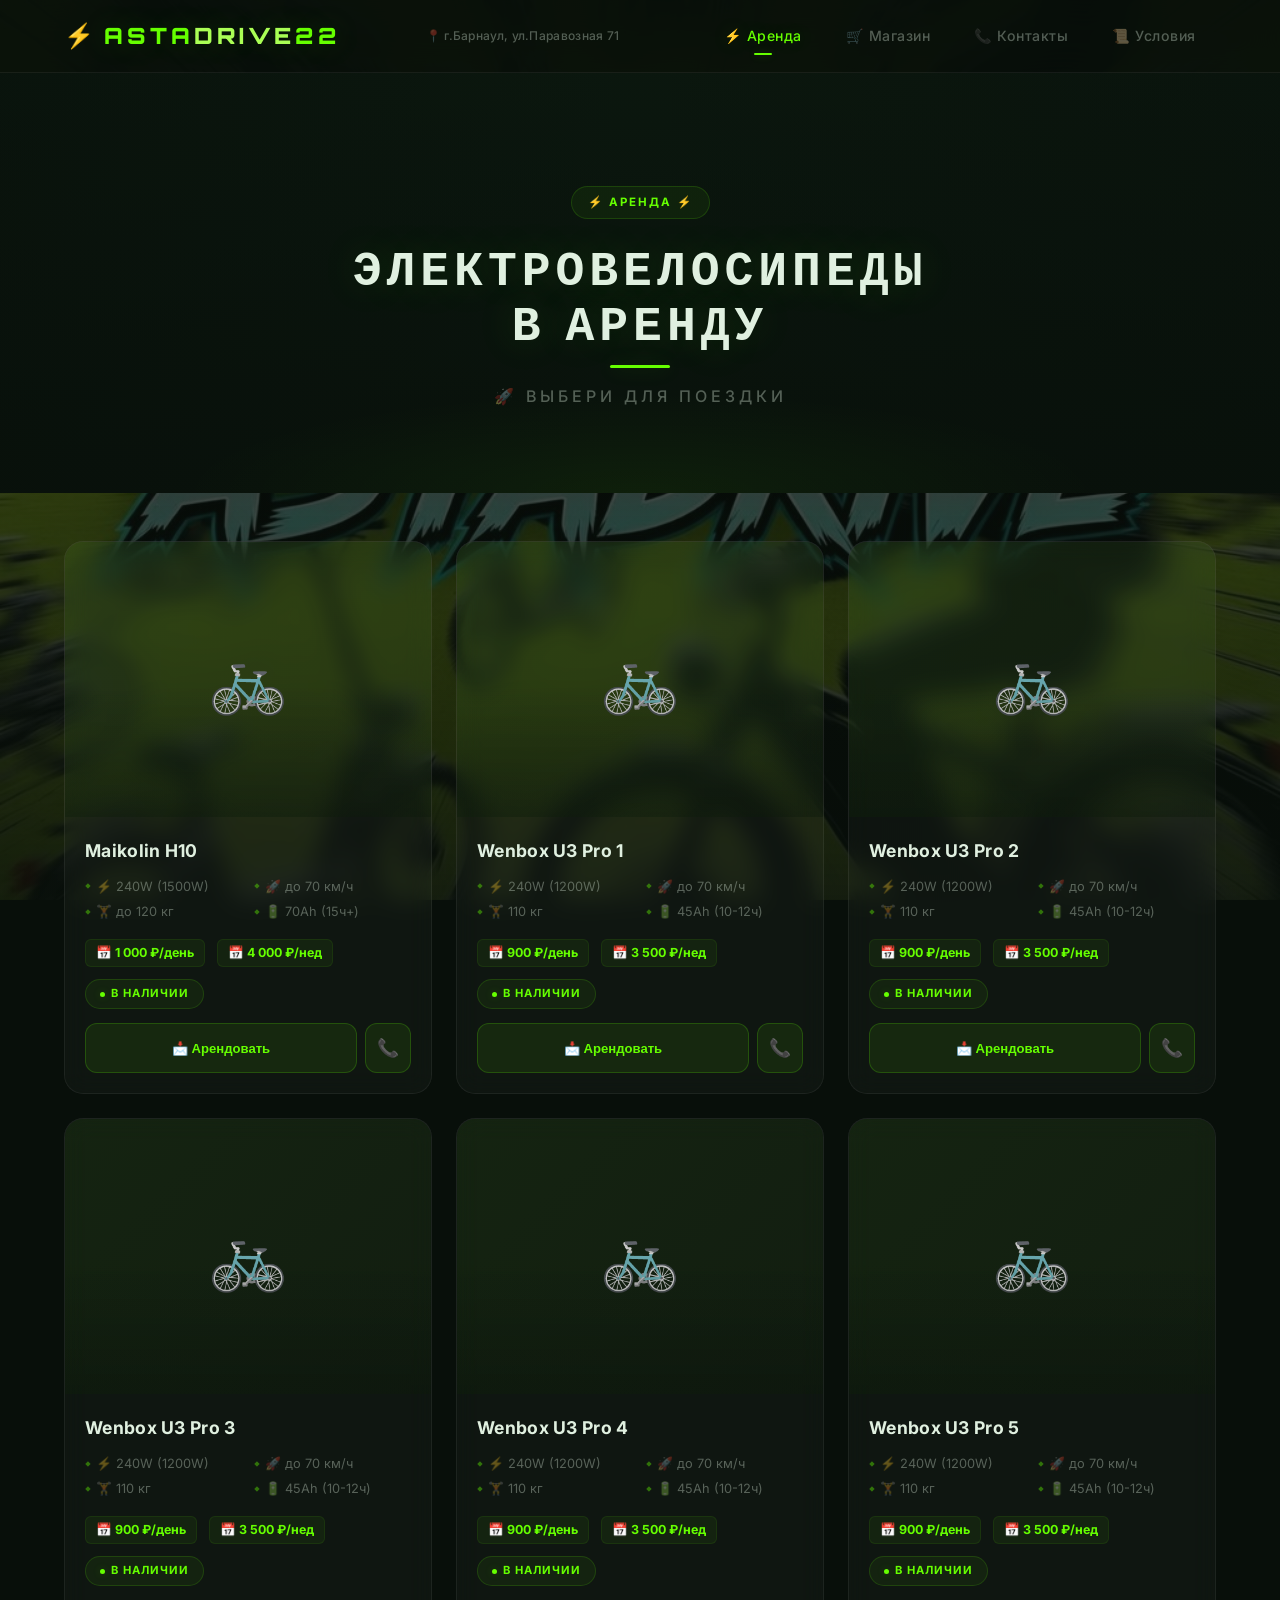
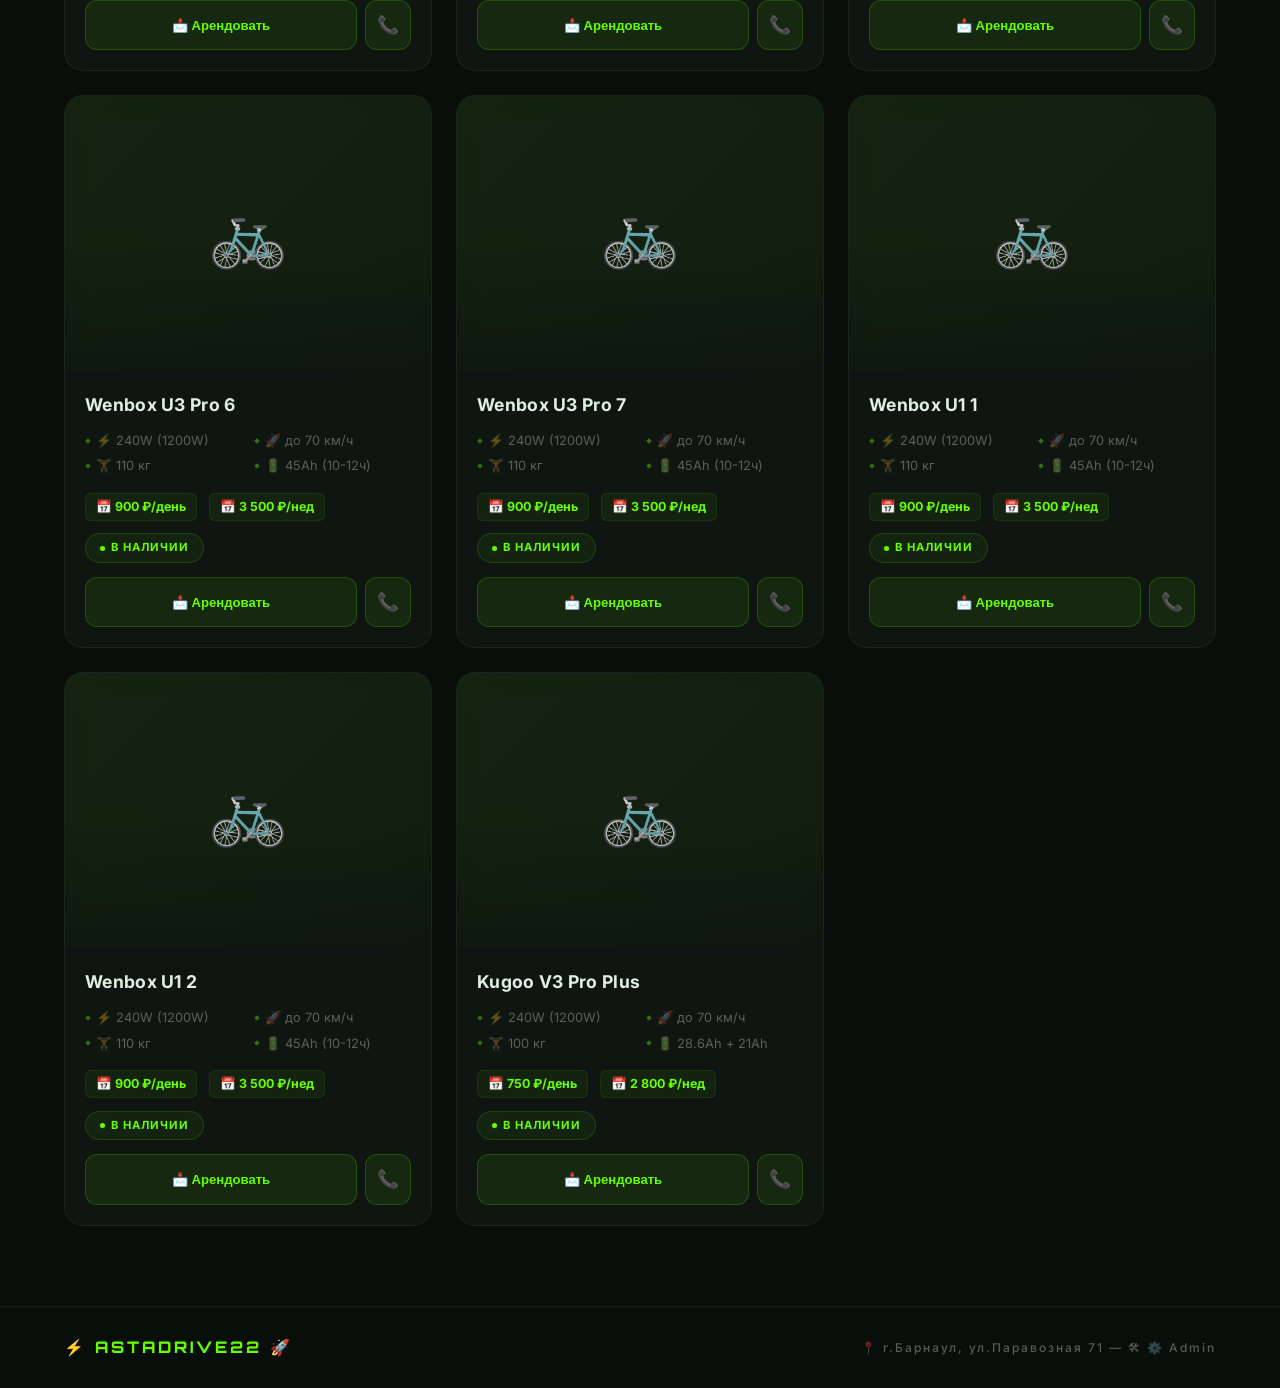
==== index.html @ 6f9ff0b8 "fix: remove Firebase CDN scripts from HTML (blocks page on local/file://)" ====
<!DOCTYPE html>
<html lang="ru">
<head>
  <meta charset="UTF-8">
  <meta name="viewport" content="width=device-width, initial-scale=1.0">
  <title>ASTADRIVE22 — Аренда и продажа электротранспорта</title>
  <link href="https://fonts.googleapis.com/css2?family=Orbitron:wght@400;700;900&family=Inter:wght@400;500;600;700;800;900&display=swap" rel="stylesheet">
  <link rel="stylesheet" href="css/style.css">
  <link rel="icon" type="image/svg+xml" href="data:image/svg+xml,<svg xmlns='http://www.w3.org/2000/svg' viewBox='0 0 100 100'><text y='.9em' font-size='90'>⚡</text></svg>">
</head>
<body>

  <div class="cursor-glow" id="cursorGlow"></div>

  <header class="header" id="header">
    <div class="container header__inner">
      <a href="#" class="logo" onclick="showSection('catalog')">
        <span class="logo__icon">⚡</span>
        <span class="logo__text">ASTA<span class="logo__accent">DRIVE</span>22</span>
      </a>
      <span class="header__address">📍 г.Барнаул, ул.Паравозная 71</span>
      <nav class="nav" id="nav">
        <a href="#" onclick="showSection('catalog')" class="nav__link active">⚡ Аренда</a>
        <a href="#" onclick="showSection('shop')" class="nav__link">🛒 Магазин</a>
        <a href="#" onclick="showSection('contacts')" class="nav__link">📞 Контакты</a>
        <a href="#" onclick="showSection('terms')" class="nav__link">📜 Условия</a>
      </nav>
      <button class="burger" onclick="toggleMenu()" aria-label="Меню">
        <span></span><span></span><span></span>
      </button>
    </div>
  </header>

  <main>
    <section id="catalog" class="section section--active">
      <div class="section__hero">
        <div class="hero__bg" id="heroBg"><div class="hero__overlay"></div></div>
        <div class="container">
          <div class="section__header">
            <p class="section__badge">⚡ АРЕНДА ⚡</p>
            <h1 class="section__title">ЭЛЕКТРОВЕЛОСИПЕДЫ<br>В АРЕНДУ</h1>
            <div class="title-line"></div>
            <p class="section__subtitle">🚀 Выбери для поездки</p>
          </div>
        </div>
      </div>
      <div class="container">
        <div class="bike-grid" id="bikeGrid"></div>
      </div>
    </section>

    <section id="bike-detail" class="section">
      <div class="container">
        <button class="back-btn" onclick="showSection('catalog')">
          <svg width="20" height="20" viewBox="0 0 20 20" fill="none"><path d="M12 4L6 10L12 16" stroke="currentColor" stroke-width="2" stroke-linecap="round" stroke-linejoin="round"/></svg>
          Назад к аренде
        </button>
        <div id="bikeDetailContent"></div>
      </div>
    </section>

    <section id="shop" class="section">
      <div class="section__hero">
        <div class="hero__bg" id="shopHeroBg"><div class="hero__overlay"></div></div>
        <div class="container">
          <div class="section__header">
            <p class="section__badge">🔥 МАГАЗИН 🔥</p>
            <h1 class="section__title">ЭЛЕКТРОВЕЛОСИПЕДЫ<br>В ПРОДАЖЕ</h1>
            <div class="title-line"></div>
            <p class="section__subtitle">🏆 Купи свой велик</p>
          </div>
        </div>
      </div>
      <div class="container">
        <div class="bike-grid" id="shopGrid"></div>
      </div>
    </section>

    <section id="shop-detail" class="section">
      <div class="container">
        <button class="back-btn" onclick="showSection('shop')">
          <svg width="20" height="20" viewBox="0 0 20 20" fill="none"><path d="M12 4L6 10L12 16" stroke="currentColor" stroke-width="2" stroke-linecap="round" stroke-linejoin="round"/></svg>
          Назад в магазин
        </button>
        <div id="shopDetailContent"></div>
      </div>
    </section>

    <section id="contacts" class="section">
      <div class="container">
        <div class="section__header">
          <p class="section__badge">💬 СВЯЗЬ 💬</p>
          <h1 class="section__title">Контакты</h1>
          <div class="title-line"></div>
        </div>
        <div class="contacts__card">
          <div class="contacts__info">
            <h2>🤝 Свяжись с нами</h2>
            <p class="contacts__label">📞 Звонок по всей России</p>
            <p class="contacts__phone">
              <a href="tel:+79132561226">📞 +7 (913) 256-12-26</a>
            </p>
            <p class="contacts__label">📍 Адрес</p>
            <p class="contacts__text" style="font-size:1.1rem;font-weight:600">📍 г.Барнаул, ул.Паравозная 71</p>
            <p class="contacts__text">🕐 Работаем ежедневно с 10:00 до 22:00</p>
            <a href="tel:+79132561226" class="btn btn--primary">
              📞 Позвонить арендодателю
            </a>
          </div>
          <div class="contacts__divider"><span>или</span></div>
          <div class="contacts__form-wrap">
            <h3>📞 Оставьте свой номер</h3>
            <p class="contacts__text">⏱ Мы перезвоним в течение 15 минут</p>
            <form class="contacts__form" id="callbackForm">
              <div class="input-group">
                <input type="tel" placeholder="+7 (___) ___-__-__" class="phone-mask" maxlength="18" required>
              </div>
              <button type="submit" class="btn btn--primary btn--green">Свяжитесь со мной</button>
            </form>
            <p class="form__success" id="formSuccess">Спасибо! Мы свяжемся с вами.</p>
          </div>
        </div>
      </div>
    </section>

    <section id="terms" class="section">
      <div class="container">
        <div class="section__header">
          <p class="section__badge">📜 ПРАВИЛА</p>
          <h1 class="section__title">Условия аренды</h1>
          <div class="title-line"></div>
        </div>
        <div class="terms__grid">
          <div class="terms__block">
            <div class="terms__icon">📋</div>
            <h2>Общие условия</h2>
            <ul>
              <li>Аренда с 16 лет</li>
              <li>При себе — паспорт</li>
              <li>Залог обсуждается индивидуально</li>
            </ul>
          </div>
          <div class="terms__block">
            <div class="terms__icon">💰</div>
            <h2>Оплата</h2>
            <ul>
              <li>Наличные и безнал</li>
              <li>Дневная — от 750 ₽</li>
              <li>Цены меняются — уточняйте</li>
            </ul>
          </div>
          <div class="terms__block">
            <div class="terms__icon">⚙️</div>
            <h2>Обязанности</h2>
            <ul>
              <li>Бережное отношение к технике</li>
              <li>Возврат заряженным и чистым</li>
              <li>Сообщать о поломках</li>
              <li>Соблюдать ПДД</li>
            </ul>
          </div>
          <div class="terms__block">
            <div class="terms__icon">🚚</div>
            <h2>Доставка</h2>
            <ul>
              <li>Самовывоз или доставка по городу</li>
              <li>Условия обговариваются</li>
            </ul>
          </div>
        </div>
      </div>
    </section>
  </main>

  <div class="modal-overlay" id="modalOverlay" onclick="closeModal()">
    <div class="modal" onclick="event.stopPropagation()">
      <button class="modal__close" onclick="closeModal()">✕</button>
      <div class="modal__icon">📩</div>
      <h2 class="modal__title" id="modalTitle">Связаться</h2>
      <p class="modal__subtitle" id="modalSubtitle">Оставьте контакты — мы ответим</p>
      <form id="bookingForm" onsubmit="submitBooking(event)">
        <div class="modal__field">
          <label>Телефон <span class="modal__required">*</span></label>
          <input type="tel" id="modalPhone" placeholder="+7 (___) ___-__-__" class="phone-mask" maxlength="18" required>
        </div>
        <div class="modal__field">
          <label>✈️ Telegram</label>
          <input type="text" id="modalTg" placeholder="@username">
        </div>
        <div class="modal__field">
          <label>📘 VK</label>
          <input type="text" id="modalVk" placeholder="id или ссылка">
        </div>
        <div class="modal__field">
          <label>💬 WhatsApp</label>
          <input type="text" id="modalWa" placeholder="+7 (___) ___-__-__" class="phone-mask" maxlength="18">
        </div>
        <button type="submit" class="btn btn--primary btn--large modal__btn">✉️ Отправить</button>
      </form>
      <div class="modal__success" id="modalSuccess">
        <div class="modal__success-icon">✅</div>
        <p>Заявка отправлена!<br>Мы свяжемся с вами.</p>
      </div>
    </div>
  </div>

  <footer class="footer">
    <div class="container">
      <div class="footer__inner">
        <div class="footer__logo">⚡ ASTADRIVE22 🚀</div>
        <p class="footer__copy">📍 г.Барнаул, ул.Паравозная 71 — 🛠 <a href="admin.html" style="color:var(--text-dim);text-decoration:none;transition:color var(--transition)" onmouseover="this.style.color='var(--green)'" onmouseout="this.style.color=''">⚙️ Admin</a></p>
      </div>
    </div>
  </footer>

<script src="js/data.js"></script>
<script src="js/script.js"></script>
</body>
</html>
---- css/style.css ----
*, *::before, *::after {
  margin: 0; padding: 0; box-sizing: border-box;
}

:root {
  --bg: #080f0a;
  --bg-alt: #0c1a10;
  --bg-card: rgba(255,255,255,0.03);
  --bg-card-hover: rgba(255,255,255,0.06);
  --border: rgba(255,255,255,0.06);
  --border-light: rgba(102,255,0,0.15);
  --text: #e0f0e0;
  --text-dim: rgba(224,240,224,0.35);
  --green: #66ff00;
  --green-dark: #3d9900;
  --green-dim: rgba(102,255,0,0.15);
  --green-glow: rgba(102,255,0,0.2);
  --green-bg: rgba(102,255,0,0.06);
  --radius: 20px;
  --radius-sm: 12px;
  --transition: 0.4s cubic-bezier(0.22, 1, 0.36, 1);
}

html { scroll-behavior: smooth; }

body {
  font-family: 'Inter', -apple-system, sans-serif;
  background: var(--bg);
  color: var(--text);
  line-height: 1.6;
  min-height: 100vh;
  overflow-x: hidden;
}

body::before {
  content: '';
  position: fixed; inset: 0; z-index: 0;
  background-image: url('../img/hero-bg.jpg');
  background-size: cover;
  background-position: center;
  background-attachment: fixed;
  pointer-events: none;
  animation: bgZoom 20s ease infinite alternate;
}

@keyframes bgZoom {
  0% { transform: scale(1); }
  100% { transform: scale(1.08); }
}

body::after {
  content: '';
  position: fixed; inset: 0; z-index: 0;
  background:
    linear-gradient(180deg, rgba(8,15,10,0.88) 0%, rgba(8,15,10,0.75) 50%, rgba(8,15,10,0.92) 100%),
    radial-gradient(ellipse 80% 40% at 50% 0%, rgba(102,255,0,0.04) 0%, transparent 60%);
  pointer-events: none;
}

/* ========== CURSOR GLOW ========== */
.cursor-glow {
  position: fixed;
  width: 400px; height: 400px;
  border-radius: 50%;
  background: radial-gradient(circle, rgba(102,255,0,0.04) 0%, transparent 60%);
  pointer-events: none;
  z-index: 1;
  transform: translate(-50%, -50%);
  will-change: transform;
}

/* ========== CONTAINER ========== */
.container {
  width: 100%; max-width: 1200px;
  margin: 0 auto; padding: 0 24px;
  position: relative; z-index: 2;
}

/* ========== HEADER ========== */
.header {
  position: sticky; top: 0; z-index: 100;
  background: rgba(8,15,10,0.85);
  backdrop-filter: blur(20px);
  -webkit-backdrop-filter: blur(20px);
  border-bottom: 1px solid var(--border);
}

.header__inner {
  display: flex;
  align-items: center;
  justify-content: space-between;
  height: 72px;
}

/* Logo */
.logo {
  display: flex;
  align-items: center;
  gap: 10px;
  text-decoration: none;
  flex-shrink: 0;
  transition: opacity 0.2s;
}

.logo:hover { opacity: 0.8; }

.logo__icon { font-size: 1.5rem; }

.logo__text {
  font-family: 'Orbitron', monospace;
  font-size: 1.4rem;
  font-weight: 900;
  letter-spacing: 4px;
  color: var(--green);
  text-shadow: 0 0 30px var(--green-glow);
}

.logo__accent { color: #aaff55; }

.header__address {
  font-size: 0.75rem;
  color: var(--text-dim);
  white-space: nowrap;
  font-weight: 500;
  letter-spacing: 0.3px;
  margin: 0 12px;
}

/* Navigation */
.nav {
  display: flex;
  align-items: center;
  gap: 4px;
}

.nav__link {
  text-decoration: none;
  color: var(--text-dim);
  padding: 10px 20px;
  border-radius: 10px;
  font-weight: 500;
  font-size: 0.88rem;
  letter-spacing: 0.5px;
  transition: all var(--transition);
  position: relative;
}

.nav__link:hover { color: var(--text); background: var(--bg-card); }

.nav__link.active {
  color: var(--green);
  text-shadow: 0 0 20px rgba(102,255,0,0.2);
}

.nav__link.active::after {
  content: '';
  position: absolute;
  bottom: 2px; left: 50%;
  transform: translateX(-50%);
  width: 18px; height: 2px;
  background: var(--green);
  border-radius: 2px;
  box-shadow: 0 0 10px var(--green-glow);
}

/* Burger */
.burger {
  display: none;
  flex-direction: column;
  gap: 5px;
  background: none;
  border: none;
  cursor: pointer;
  padding: 4px;
  z-index: 10;
}

.burger span {
  display: block;
  width: 24px; height: 2px;
  background: var(--text);
  border-radius: 2px;
  transition: var(--transition);
}

.burger.active span:nth-child(1) { transform: rotate(45deg) translate(5px, 5px); }
.burger.active span:nth-child(2) { opacity: 0; }
.burger.active span:nth-child(3) { transform: rotate(-45deg) translate(5px, -5px); }

/* ========== MAIN ========== */
main { flex: 1; position: relative; z-index: 2; }

.section {
  display: none;
  padding: 0 0 80px;
  animation: fadeUp 0.5s ease;
}

.section--active { display: block; }

.bike-card__actions {
  display: flex;
  gap: 8px;
  margin-top: 14px;
}

.bike-card__btn {
  flex: 1;
  padding: 10px 14px;
  border-radius: var(--radius-sm);
  font-weight: 700;
  font-size: 0.82rem;
  text-decoration: none;
  cursor: pointer;
  transition: all var(--transition);
  background: rgba(102,255,0,0.08);
  border: 1px solid rgba(102,255,0,0.2);
  color: var(--green);
  text-align: center;
}

.bike-card__btn:hover {
  background: var(--green);
  color: #080f0a;
  box-shadow: 0 0 25px var(--green-glow);
  transform: translateY(-2px);
}

.bike-card__btn--call {
  flex: 0 0 46px;
  font-size: 1.1rem;
  padding: 10px 0;
}

@keyframes fadeUp {
  from { opacity: 0; transform: translateY(24px); }
  to { opacity: 1; transform: translateY(0); }
}

/* ========== HERO ========== */
.section__hero {
  position: relative;
  padding: 100px 0 70px;
  margin-bottom: 48px;
  overflow: hidden;
  min-height: 420px;
  display: flex;
  align-items: center;
}

.hero__bg {
  position: absolute; inset: 0;
  background: var(--bg-alt);
  z-index: 0;
}

.hero__bg::after {
  content: '';
  position: absolute; inset: 0;
  background:
    linear-gradient(180deg, rgba(8,15,10,0.3) 0%, rgba(8,15,10,0.8) 100%),
    linear-gradient(90deg, rgba(8,15,10,0.4) 0%, transparent 50%, rgba(8,15,10,0.4) 100%);
}

.hero__overlay {
  position: absolute; inset: 0;
  background: radial-gradient(ellipse 60% 40% at 50% 100%, rgba(102,255,0,0.06) 0%, transparent 60%);
  z-index: 1;
}

.hero__parallax {
  position: absolute; inset: 0;
  z-index: 0;
  background-size: cover;
  background-position: center;
  will-change: transform;
}

.section__header {
  text-align: center;
  position: relative;
  z-index: 2;
}

.section__badge {
  display: inline-flex;
  align-items: center;
  gap: 6px;
  padding: 6px 16px;
  border-radius: 20px;
  font-size: 0.72rem;
  font-weight: 700;
  letter-spacing: 2px;
  text-transform: uppercase;
  color: var(--green);
  background: var(--green-bg);
  border: 1px solid var(--border-light);
  margin-bottom: 20px;
}

.section__title {
  font-family: 'Orbitron', monospace;
  font-size: 3rem;
  font-weight: 900;
  letter-spacing: 5px;
  line-height: 1.15;
  color: var(--text);
  text-shadow: 0 0 40px rgba(102,255,0,0.15);
  margin-bottom: 16px;
}

.title-line {
  width: 60px; height: 3px;
  margin: 0 auto;
  background: var(--green);
  border-radius: 3px;
  box-shadow: 0 0 20px var(--green-glow);
}

.section__subtitle {
  color: var(--text-dim);
  font-size: 1rem;
  letter-spacing: 4px;
  text-transform: uppercase;
  margin-top: 16px;
  font-weight: 500;
}

/* ========== BIKE GRID ========== */
.bike-grid {
  display: grid;
  grid-template-columns: repeat(auto-fill, minmax(280px, 1fr));
  gap: 24px;
}

.bike-card {
  position: relative;
  border-radius: var(--radius);
  cursor: pointer;
  transition: all 0.5s cubic-bezier(0.22, 1, 0.36, 1);
}

.bike-card::before {
  content: '';
  position: absolute;
  inset: -1px;
  border-radius: var(--radius);
  background: linear-gradient(135deg, var(--green), transparent 50%, var(--green));
  opacity: 0;
  transition: opacity 0.5s ease;
  z-index: 0;
}

.bike-card:hover::before { opacity: 0.25; }

.bike-card:hover { transform: translateY(-6px); }

.bike-card__inner {
  position: relative;
  z-index: 1;
  background: var(--bg-card);
  backdrop-filter: blur(12px);
  border-radius: calc(var(--radius) - 1px);
  overflow: hidden;
  border: 1px solid var(--border);
  transition: border-color 0.4s ease;
}

.bike-card:hover .bike-card__inner {
  border-color: rgba(102,255,0,0.12);
}

.bike-card__img {
  width: 100%;
  aspect-ratio: 4/3;
  object-fit: cover;
  display: block;
  transition: transform 0.6s ease;
}

.bike-card__img-placeholder {
  width: 100%;
  aspect-ratio: 4/3;
  background: linear-gradient(135deg, rgba(102,255,0,0.06), rgba(61,153,0,0.06));
  display: flex;
  align-items: center;
  justify-content: center;
  font-size: 4rem;
  transition: transform 0.6s ease;
  position: relative;
  overflow: hidden;
}

.bike-card:hover .bike-card__img-placeholder { transform: scale(1.03); }

.bike-card__img-placeholder::after {
  content: '';
  position: absolute; inset: 0;
  background: linear-gradient(180deg, transparent 50%, rgba(8,15,10,0.4) 100%);
}

.bike-card__body { padding: 20px; }

.bike-card__name {
  font-size: 1.1rem;
  font-weight: 700;
  margin-bottom: 12px;
  letter-spacing: 0.3px;
}

.bike-card__specs {
  display: grid;
  grid-template-columns: 1fr 1fr;
  gap: 5px 12px;
  font-size: 0.8rem;
  color: var(--text-dim);
  margin-bottom: 16px;
}

.bike-card__specs span { display: flex; align-items: center; gap: 5px; }

.bike-card__specs span::before {
  content: '◆';
  font-size: 0.35rem;
  color: var(--green);
  opacity: 0.4;
}

.bike-card__pricing {
  display: flex;
  gap: 12px;
  margin-bottom: 12px;
  font-size: 0.78rem;
  font-weight: 700;
  color: var(--green);
}

.bike-card__pricing span {
  background: rgba(102,255,0,0.06);
  padding: 3px 10px;
  border-radius: 6px;
  border: 1px solid rgba(102,255,0,0.08);
}

.bike-card__status {
  display: inline-flex;
  align-items: center;
  gap: 6px;
  padding: 5px 14px;
  border-radius: 20px;
  font-size: 0.7rem;
  font-weight: 700;
  letter-spacing: 1px;
  text-transform: uppercase;
  background: var(--green-bg);
  color: var(--green);
  border: 1px solid var(--border-light);
}

.bike-card__status::before {
  content: '';
  width: 5px; height: 5px;
  border-radius: 50%;
  background: var(--green);
  box-shadow: 0 0 8px var(--green-glow);
  animation: pulse 2s ease infinite;
}

@keyframes pulse {
  0%, 100% { opacity: 1; transform: scale(1); }
  50% { opacity: 0.4; transform: scale(0.8); }
}

.bike-card__status--out {
  background: rgba(255,60,60,0.08);
  color: #ff4444;
  border-color: rgba(255,60,60,0.15);
}

.bike-card__status--out::before {
  background: #ff4444;
  box-shadow: 0 0 8px rgba(255,60,60,0.2);
  animation: none;
}

/* ========== BACK BUTTON ========== */
.back-btn {
  display: inline-flex;
  align-items: center;
  gap: 8px;
  background: var(--bg-card);
  border: 1px solid var(--border);
  color: var(--text-dim);
  font-size: 0.9rem;
  font-weight: 600;
  cursor: pointer;
  padding: 10px 20px;
  border-radius: var(--radius-sm);
  transition: all var(--transition);
  margin-bottom: 28px;
}

.back-btn:hover {
  color: var(--green);
  border-color: var(--green);
  box-shadow: 0 0 20px var(--green-glow);
  transform: translateX(-4px);
}

/* ========== BIKE DETAIL ========== */
.bike-detail {
  display: grid;
  grid-template-columns: 1fr 1fr;
  gap: 40px;
  background: var(--bg-card);
  border: 1px solid var(--border);
  border-radius: var(--radius);
  padding: 40px;
  backdrop-filter: blur(12px);
  position: relative;
}

.bike-detail::before {
  content: '';
  position: absolute;
  inset: -1px;
  border-radius: var(--radius);
  background: linear-gradient(135deg, var(--green), transparent, var(--green));
  opacity: 0.1;
  z-index: -1;
}

.bike-detail__img {
  width: 100%;
  aspect-ratio: 4/3;
  object-fit: cover;
  display: block;
  border-radius: var(--radius-sm);
}

.bike-detail__img-placeholder {
  width: 100%;
  aspect-ratio: 4/3;
  background: linear-gradient(135deg, rgba(102,255,0,0.08), rgba(61,153,0,0.08));
  border-radius: var(--radius-sm);
  display: flex;
  align-items: center;
  justify-content: center;
  font-size: 5rem;
  position: relative;
  overflow: hidden;
}

.bike-detail__img-placeholder::after {
  content: '';
  position: absolute; inset: 0;
  background: linear-gradient(135deg, transparent 30%, rgba(102,255,0,0.04) 100%);
}

.bike-detail__name {
  font-family: 'Orbitron', monospace;
  font-size: 1.5rem;
  font-weight: 900;
  margin-bottom: 24px;
  letter-spacing: 1px;
  color: var(--green);
  text-shadow: 0 0 30px rgba(102,255,0,0.15);
}

.bike-detail__specs {
  display: grid;
  gap: 10px;
  margin-bottom: 28px;
}

.bike-detail__spec {
  display: flex;
  justify-content: space-between;
  align-items: center;
  padding: 12px 18px;
  background: rgba(255,255,255,0.02);
  border: 1px solid var(--border);
  border-radius: var(--radius-sm);
  transition: all var(--transition);
}

.bike-detail__spec:hover {
  border-color: rgba(102,255,0,0.12);
  background: rgba(102,255,0,0.03);
}

.bike-detail__spec-label {
  color: var(--text-dim);
  font-weight: 500;
  font-size: 0.88rem;
}

.bike-detail__spec-value {
  font-weight: 700;
  color: var(--green);
}

.bike-detail__pricing {
  margin-bottom: 20px;
  padding: 16px;
  background: rgba(102,255,0,0.03);
  border: 1px solid rgba(102,255,0,0.08);
  border-radius: var(--radius-sm);
}

.bike-detail__pricing-title {
  font-size: 0.8rem;
  font-weight: 700;
  color: var(--text-dim);
  text-transform: uppercase;
  letter-spacing: 1.5px;
  margin-bottom: 10px;
}

.bike-detail__pricing-grid {
  display: grid;
  grid-template-columns: 1fr 1fr 1fr;
  gap: 8px;
}

.bike-detail__pricing-grid.single {
  grid-template-columns: 1fr;
  max-width: 200px;
}

.bike-detail__price-item {
  text-align: center;
  padding: 10px;
  background: rgba(255,255,255,0.02);
  border-radius: 8px;
  border: 1px solid rgba(255,255,255,0.04);
}

.bike-detail__price-label {
  display: block;
  font-size: 0.72rem;
  color: var(--text-dim);
  text-transform: uppercase;
  letter-spacing: 1px;
  margin-bottom: 4px;
}

.bike-detail__price-value {
  font-family: 'Orbitron', monospace;
  font-size: 1rem;
  font-weight: 700;
  color: var(--green);
}

.bike-detail__desc {
  margin-bottom: 20px;
  padding: 16px;
  background: rgba(255,255,255,0.02);
  border: 1px solid var(--border);
  border-radius: var(--radius-sm);
}

.bike-detail__desc-label {
  font-size: 0.8rem;
  font-weight: 700;
  color: var(--text-dim);
  text-transform: uppercase;
  letter-spacing: 1.5px;
  margin-bottom: 8px;
  display: block;
}

.bike-detail__desc p {
  color: var(--text-dim);
  font-size: 0.9rem;
  line-height: 1.6;
}

.shop-empty {
  grid-column: 1 / -1;
  text-align: center;
  padding: 60px 20px;
  color: var(--text-dim);
  font-size: 1.1rem;
  background: var(--bg-card);
  border-radius: var(--radius);
  border: 1px solid var(--border);
}

.bike-detail__status {
  display: inline-flex;
  align-items: center;
  gap: 8px;
  padding: 8px 20px;
  border-radius: 20px;
  font-size: 0.8rem;
  font-weight: 700;
  letter-spacing: 1px;
  background: var(--green-bg);
  color: var(--green);
  border: 1px solid var(--border-light);
  margin-bottom: 28px;
}

.bike-detail__status::before {
  content: '';
  width: 6px; height: 6px;
  border-radius: 50%;
  background: var(--green);
  box-shadow: 0 0 10px var(--green-glow);
  animation: pulse 2s ease infinite;
}

.bike-detail__status--out {
  background: rgba(255,60,60,0.08);
  color: #ff4444;
  border-color: rgba(255,60,60,0.15);
}

.bike-detail__status--out::before {
  background: #ff4444;
  box-shadow: 0 0 10px rgba(255,60,60,0.2);
  animation: none;
}

.bike-detail__actions { display: flex; flex-direction: column; gap: 12px; }

/* ========== BUTTONS ========== */
.btn {
  display: inline-flex;
  align-items: center;
  justify-content: center;
  gap: 8px;
  padding: 14px 28px;
  border-radius: var(--radius-sm);
  font-weight: 600;
  font-size: 0.95rem;
  text-decoration: none;
  border: none;
  cursor: pointer;
  transition: all var(--transition);
  text-align: center;
  letter-spacing: 0.3px;
}

.btn:active { transform: scale(0.97); }

.btn--primary {
  background: rgba(102,255,0,0.08);
  border: 1px solid rgba(102,255,0,0.2);
  color: var(--green);
}

.btn--primary:hover {
  background: var(--green);
  color: #080f0a;
  box-shadow: 0 0 30px var(--green-glow);
  transform: translateY(-2px);
}

.btn--green {
  background: rgba(102,255,0,0.08);
  border-color: rgba(102,255,0,0.2);
  color: var(--green);
}

.btn--green:hover {
  background: var(--green);
  color: #080f0a;
  box-shadow: 0 0 30px var(--green-glow);
  transform: translateY(-2px);
}

.btn--large {
  padding: 16px 32px;
  font-size: 1rem;
  width: 100%;
}

/* ========== SHOWCASE (scooters) ========== */
/* ========== CONTACTS ========== */
.contacts__card {
  max-width: 640px;
  margin: 0 auto;
  background: var(--bg-card);
  border: 1px solid var(--border);
  border-radius: var(--radius);
  padding: 44px;
  backdrop-filter: blur(12px);
}

.contacts__info h2 {
  font-size: 1.4rem;
  font-weight: 800;
  margin-bottom: 6px;
}

.contacts__label {
  color: var(--text-dim);
  font-size: 0.8rem;
  text-transform: uppercase;
  letter-spacing: 2px;
  margin-bottom: 12px;
}

.contacts__phone {
  font-size: 1.8rem;
  font-weight: 900;
  margin-bottom: 8px;
}

.contacts__phone a {
  color: var(--text);
  text-decoration: none;
  transition: color var(--transition);
}

.contacts__phone a:hover { color: var(--green); text-shadow: 0 0 20px var(--green-glow); }

.contacts__text {
  color: var(--text-dim);
  margin-bottom: 20px;
  font-size: 0.9rem;
}

.contacts__divider {
  display: flex;
  align-items: center;
  gap: 16px;
  margin: 32px 0;
}

.contacts__divider span {
  color: var(--text-dim);
  font-size: 0.8rem;
  letter-spacing: 2px;
  text-transform: uppercase;
  padding: 0 16px;
}

.contacts__divider::before,
.contacts__divider::after {
  content: '';
  flex: 1;
  height: 1px;
  background: linear-gradient(90deg, transparent, var(--border), transparent);
}

.contacts__form-wrap h3 {
  font-size: 1.1rem;
  font-weight: 700;
  margin-bottom: 6px;
}

.input-group { margin-bottom: 16px; }

.input-group input {
  width: 100%;
  padding: 14px 18px;
  background: rgba(255,255,255,0.02);
  border: 1px solid var(--border);
  border-radius: var(--radius-sm);
  font-size: 1rem;
  font-family: 'Inter', sans-serif;
  color: var(--text);
  outline: none;
  transition: all var(--transition);
}

.input-group input:focus {
  border-color: var(--green);
  box-shadow: 0 0 20px var(--green-glow);
}

.input-group input::placeholder { color: var(--text-dim); opacity: 0.4; }

.form__success {
  display: none;
  color: var(--green);
  font-weight: 500;
  margin-top: 16px;
  padding: 14px 18px;
  background: var(--green-bg);
  border: 1px solid var(--border-light);
  border-radius: var(--radius-sm);
  text-align: center;
  font-size: 0.9rem;
  animation: fadeUp 0.3s ease;
}

.form__success.show { display: block; }

/* ========== MODAL ========== */
.modal-overlay {
  display: none;
  position: fixed;
  inset: 0;
  background: rgba(0,0,0,0.7);
  backdrop-filter: blur(6px);
  z-index: 1000;
  align-items: center;
  justify-content: center;
  padding: 20px;
}
.modal-overlay.show { display: flex; }

.modal {
  background: var(--bg-card);
  border: 1px solid var(--border);
  border-radius: var(--radius);
  padding: 40px;
  width: 100%;
  max-width: 440px;
  position: relative;
  animation: fadeUp 0.25s ease;
}

.modal__close {
  position: absolute;
  top: 16px; right: 16px;
  width: 36px; height: 36px;
  border-radius: 50%;
  border: 1px solid var(--border);
  background: transparent;
  color: var(--text-dim);
  font-size: 1.1rem;
  cursor: pointer;
  display: flex;
  align-items: center;
  justify-content: center;
  transition: all var(--transition);
}
.modal__close:hover {
  border-color: var(--green);
  color: var(--green);
  box-shadow: 0 0 15px var(--green-glow);
}

.modal__icon { font-size: 2.2rem; margin-bottom: 12px; }

.modal__title {
  font-family: 'Orbitron', monospace;
  font-size: 1.1rem;
  font-weight: 800;
  margin-bottom: 4px;
  letter-spacing: 1px;
}

.modal__subtitle {
  color: var(--text-dim);
  font-size: 0.85rem;
  margin-bottom: 24px;
}

.modal__field { margin-bottom: 16px; }
.modal__field label {
  display: block;
  font-size: 0.78rem;
  font-weight: 600;
  color: var(--text-dim);
  text-transform: uppercase;
  letter-spacing: 1.5px;
  margin-bottom: 6px;
}
.modal__required { color: #ff4444; }
.modal__field input {
  width: 100%;
  padding: 12px 16px;
  background: rgba(255,255,255,0.02);
  border: 1px solid var(--border);
  border-radius: var(--radius-sm);
  font-size: 0.95rem;
  font-family: 'Inter', sans-serif;
  color: var(--text);
  outline: none;
  transition: all var(--transition);
}
.modal__field input:focus {
  border-color: var(--green);
  box-shadow: 0 0 20px var(--green-glow);
}

.modal__btn { margin-top: 8px; }

.modal__success {
  display: none;
  text-align: center;
  padding: 20px 0;
}
.modal__success.show { display: block; }
.modal__success-icon { font-size: 3rem; margin-bottom: 12px; }
.modal__success p {
  color: var(--green);
  font-weight: 500;
  font-size: 1rem;
}

/* ========== TERMS ========== */
.terms__grid {
  max-width: 820px;
  margin: 0 auto;
  display: grid;
  grid-template-columns: 1fr 1fr;
  gap: 20px;
}

.terms__block {
  background: var(--bg-card);
  border: 1px solid var(--border);
  border-radius: var(--radius);
  padding: 28px;
  backdrop-filter: blur(12px);
  transition: all var(--transition);
}

.terms__block:hover {
  border-color: rgba(102,255,0,0.12);
  transform: translateY(-4px);
  box-shadow: 0 12px 40px rgba(0,0,0,0.2);
}

.terms__icon {
  font-size: 1.6rem;
  margin-bottom: 14px;
  opacity: 0.7;
}

.terms__block h2 {
  font-size: 1.05rem;
  font-weight: 700;
  color: var(--green);
  margin-bottom: 14px;
}

.terms__block ul { list-style: none; padding: 0; }

.terms__block li {
  padding: 5px 0;
  padding-left: 18px;
  position: relative;
  color: var(--text-dim);
  font-size: 0.88rem;
  transition: color var(--transition);
}

.terms__block li:hover { color: var(--text); }

.terms__block li::before {
  content: '›';
  position: absolute; left: 0;
  color: var(--green);
  font-weight: bold;
  font-size: 1.1rem;
}

/* ========== FOOTER ========== */
.footer {
  position: relative; z-index: 2;
  padding: 28px 0;
  border-top: 1px solid var(--border);
}

.footer__inner {
  display: flex;
  align-items: center;
  justify-content: space-between;
}

.footer__logo {
  font-family: 'Orbitron', monospace;
  font-weight: 800;
  font-size: 1rem;
  letter-spacing: 3px;
  color: var(--green);
}

.footer__copy {
  color: var(--text-dim);
  font-size: 0.75rem;
  letter-spacing: 2px;
  font-weight: 500;
}

/* ========== RESPONSIVE ========== */
@media (max-width: 900px) {
  .section__title { font-size: 2.2rem; letter-spacing: 3px; }
  .section__hero { padding: 70px 0 50px; min-height: 340px; }
}

@media (max-width: 768px) {
  .header__address { display: none; }

  .burger { display: flex; }

  .nav {
    display: none;
    position: absolute;
    top: 72px; left: 0; right: 0;
    background: rgba(8,15,10,0.96);
    backdrop-filter: blur(24px);
    flex-direction: column;
    padding: 16px;
    border-bottom: 1px solid var(--border);
    z-index: 99;
  }

  .nav.open { display: flex; }

  .nav__link { padding: 14px 16px; font-size: 0.95rem; }
  .nav__link.active::after { display: none; }

  .section__title { font-size: 1.6rem; letter-spacing: 2px; }
  .section__hero { padding: 50px 0 35px; margin-bottom: 32px; min-height: 280px; }
  .section { padding: 0 0 60px; }

  .bike-grid { grid-template-columns: 1fr; }

  .bike-detail {
    grid-template-columns: 1fr;
    padding: 24px;
    gap: 24px;
  }

  .bike-detail__name { font-size: 1.2rem; }

  .contacts__card { padding: 28px; }
  .contacts__phone { font-size: 1.4rem; }

  .terms__grid { grid-template-columns: 1fr; }

  .footer__inner { flex-direction: column; gap: 8px; }
  .btn--large { font-size: 0.9rem; padding: 14px 24px; }
}

@media (max-width: 480px) {
  .container { padding: 0 16px; }
  .logo__text { font-size: 1.1rem; letter-spacing: 2px; }
  .section__title { font-size: 1.2rem; }
  .contacts__phone { font-size: 1.2rem; }
}
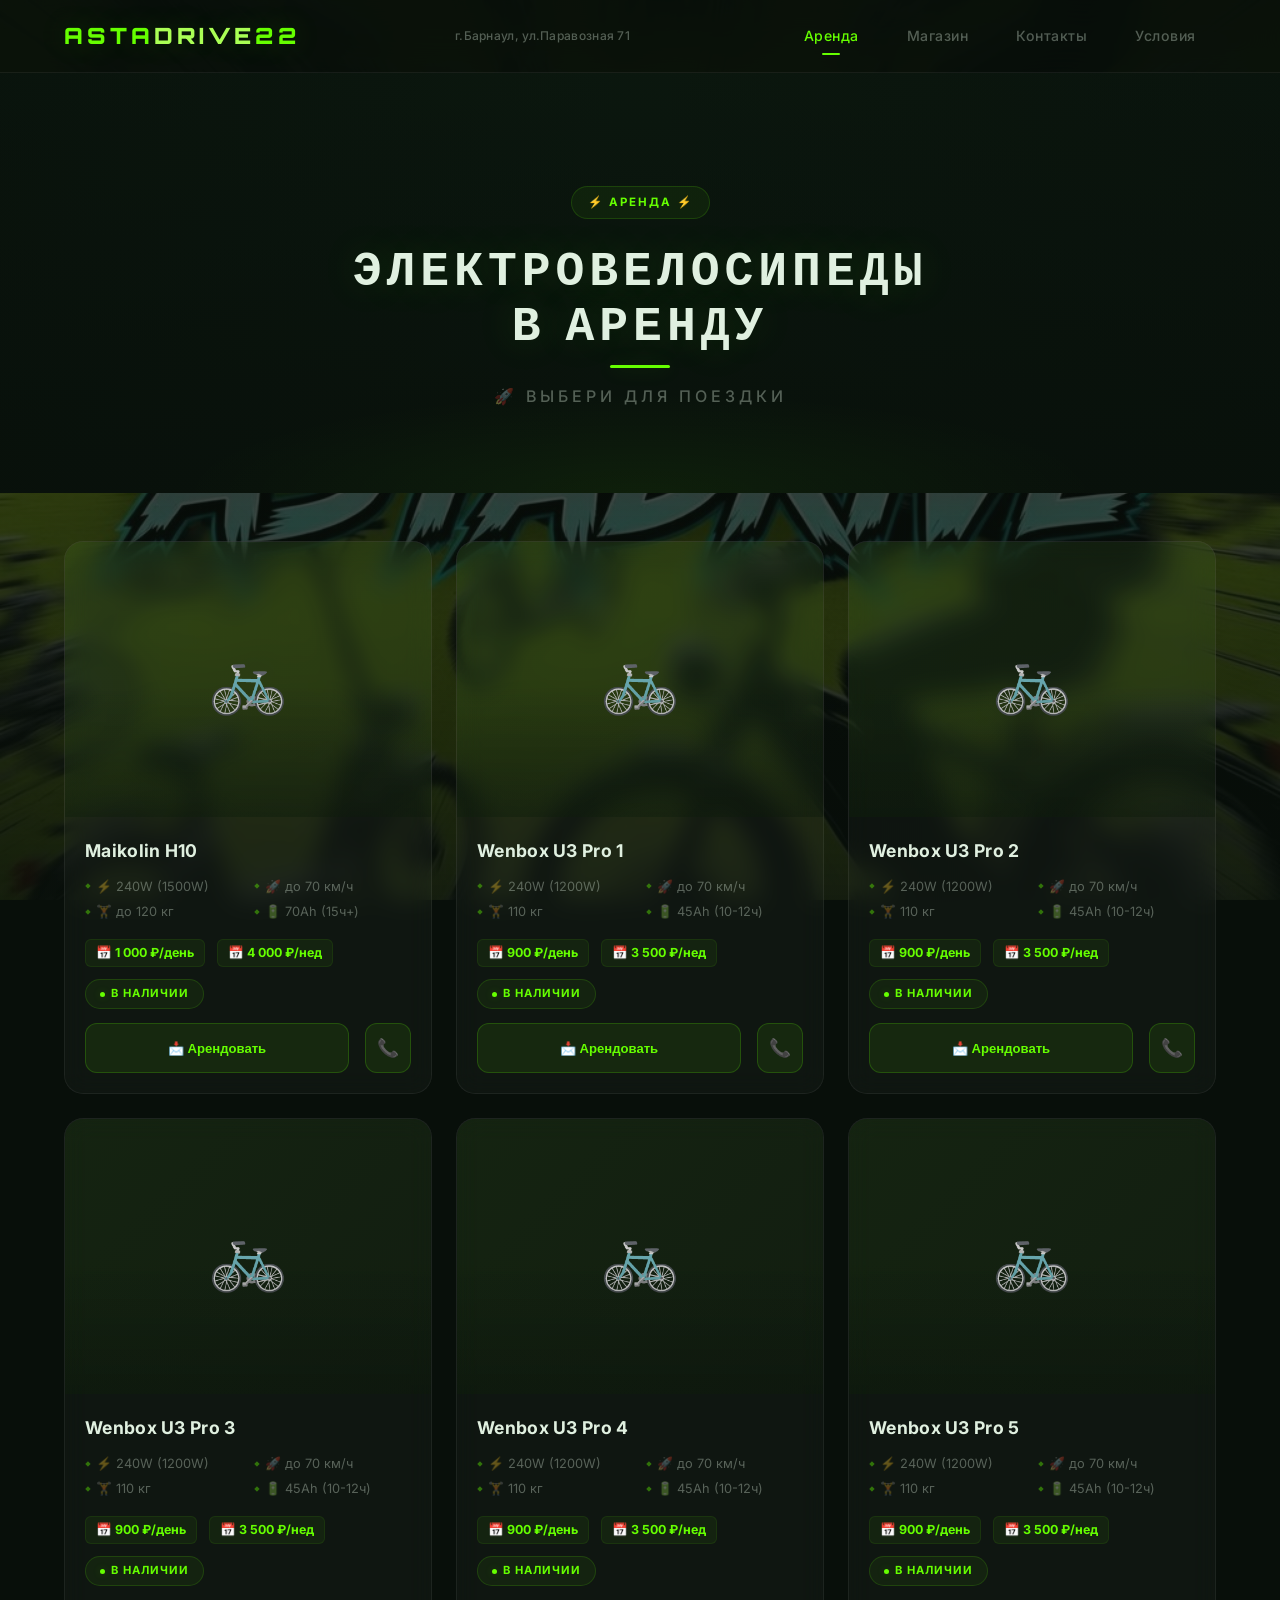
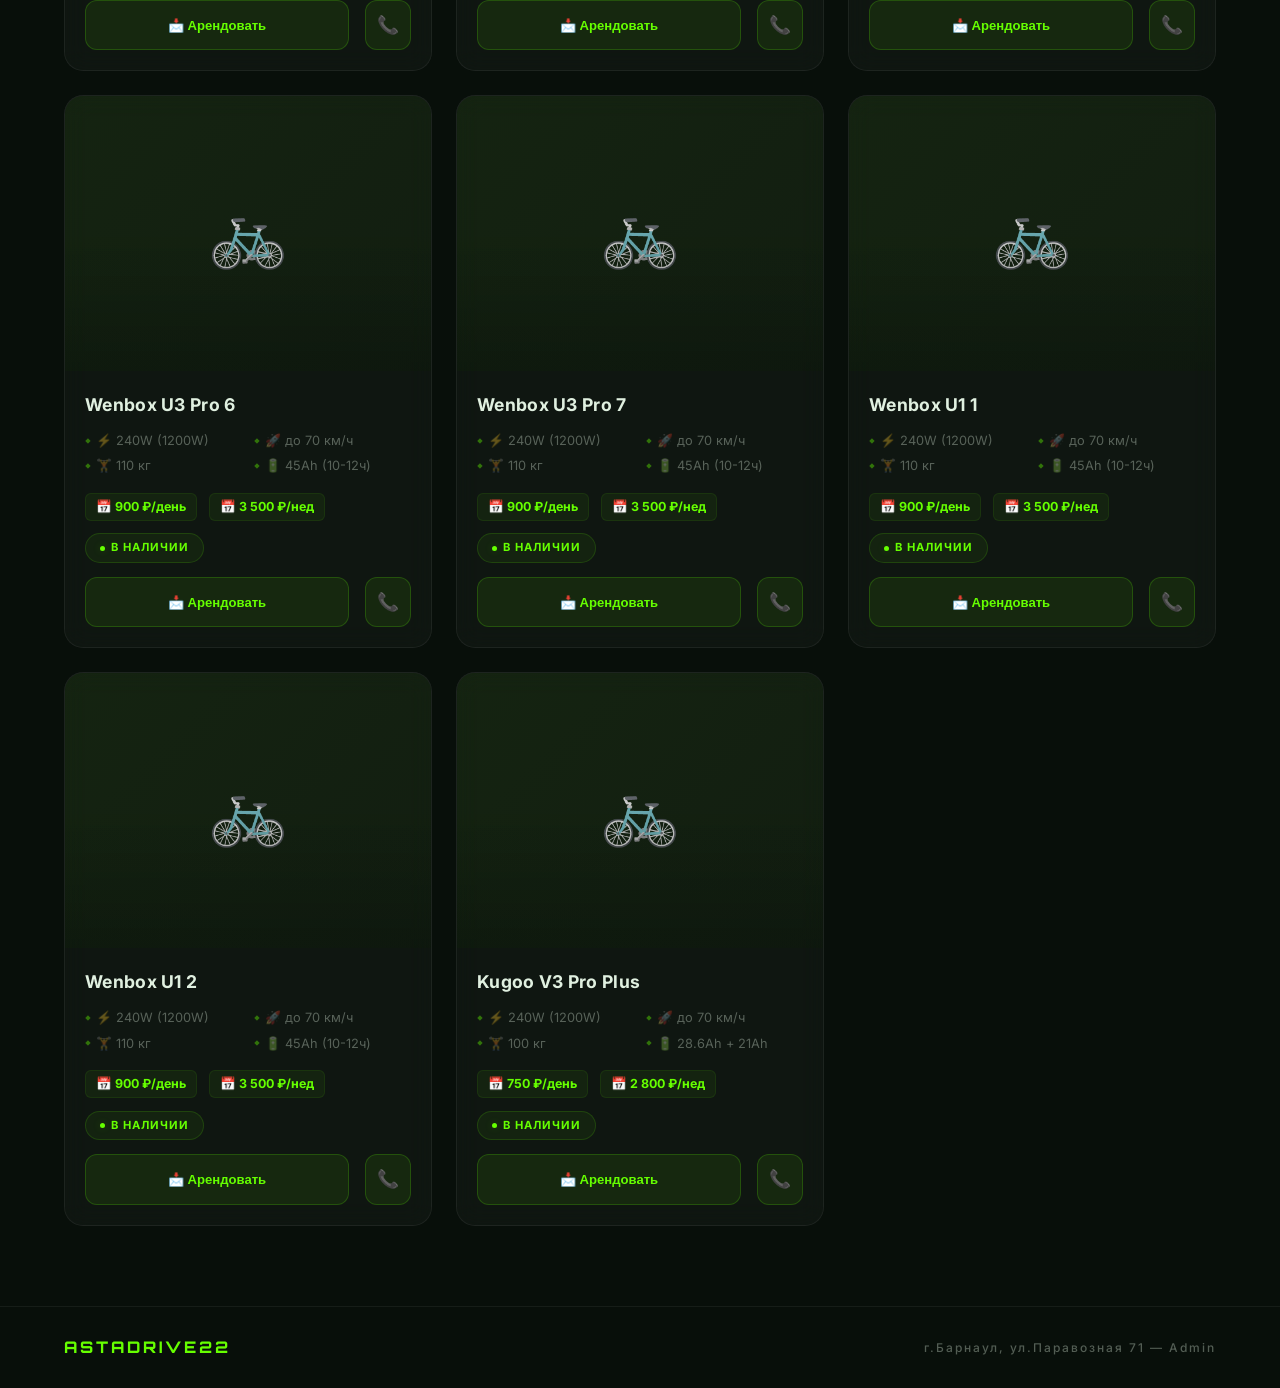
==== commit a49deea1: "fix: remove emojis from navigation/header/footer, keep in cards and forms" ====
--- a/index.html
+++ b/index.html
@@ -14,16 +14,15 @@
 
   <header class="header" id="header">
     <div class="container header__inner">
-      <a href="#" class="logo" onclick="showSection('catalog')">
-        <span class="logo__icon">⚡</span>
+      <a href="javascript:void(0)" class="logo" onclick="showSection('catalog')">
         <span class="logo__text">ASTA<span class="logo__accent">DRIVE</span>22</span>
       </a>
-      <span class="header__address">📍 г.Барнаул, ул.Паравозная 71</span>
+      <span class="header__address">г.Барнаул, ул.Паравозная 71</span>
       <nav class="nav" id="nav">
-        <a href="#" onclick="showSection('catalog')" class="nav__link active">⚡ Аренда</a>
-        <a href="#" onclick="showSection('shop')" class="nav__link">🛒 Магазин</a>
-        <a href="#" onclick="showSection('contacts')" class="nav__link">📞 Контакты</a>
-        <a href="#" onclick="showSection('terms')" class="nav__link">📜 Условия</a>
+        <a href="javascript:void(0)" onclick="showSection('catalog')" class="nav__link active">Аренда</a>
+        <a href="javascript:void(0)" onclick="showSection('shop')" class="nav__link">Магазин</a>
+        <a href="javascript:void(0)" onclick="showSection('contacts')" class="nav__link">Контакты</a>
+        <a href="javascript:void(0)" onclick="showSection('terms')" class="nav__link">Условия</a>
       </nav>
       <button class="burger" onclick="toggleMenu()" aria-label="Меню">
         <span></span><span></span><span></span>
@@ -207,8 +206,8 @@
   <footer class="footer">
     <div class="container">
       <div class="footer__inner">
-        <div class="footer__logo">⚡ ASTADRIVE22 🚀</div>
-        <p class="footer__copy">📍 г.Барнаул, ул.Паравозная 71 — 🛠 <a href="admin.html" style="color:var(--text-dim);text-decoration:none;transition:color var(--transition)" onmouseover="this.style.color='var(--green)'" onmouseout="this.style.color=''">⚙️ Admin</a></p>
+        <div class="footer__logo">ASTADRIVE22</div>
+        <p class="footer__copy">г.Барнаул, ул.Паравозная 71 — <a href="admin.html" style="color:var(--text-dim);text-decoration:none;transition:color var(--transition)" onmouseover="this.style.color='var(--green)'" onmouseout="this.style.color=''">Admin</a></p>
       </div>
     </div>
   </footer>
--- a/css/style.css
+++ b/css/style.css
@@ -104,8 +104,6 @@
 
 .logo:hover { opacity: 0.8; }
 
-.logo__icon { font-size: 1.5rem; }
-
 .logo__text {
   font-family: 'Orbitron', monospace;
   font-size: 1.4rem;
@@ -132,8 +130,10 @@
   align-items: center;
   gap: 4px;
 }
-
 .nav__link {
+  display: inline-flex;
+  align-items: center;
+  gap: 6px;
   text-decoration: none;
   color: var(--text-dim);
   padding: 10px 20px;
@@ -144,14 +144,9 @@
   transition: all var(--transition);
   position: relative;
 }
-
+.nav__link + .nav__link { margin-left: 4px; }
 .nav__link:hover { color: var(--text); background: var(--bg-card); }
-
-.nav__link.active {
-  color: var(--green);
-  text-shadow: 0 0 20px rgba(102,255,0,0.2);
-}
-
+.nav__link.active { color: var(--green); }
 .nav__link.active::after {
   content: '';
   position: absolute;
@@ -160,7 +155,6 @@
   width: 18px; height: 2px;
   background: var(--green);
   border-radius: 2px;
-  box-shadow: 0 0 10px var(--green-glow);
 }
 
 /* Burger */
@@ -203,6 +197,7 @@
   gap: 8px;
   margin-top: 14px;
 }
+.bike-card__btn + .bike-card__btn { margin-left: 8px; }
 
 .bike-card__btn {
   flex: 1;
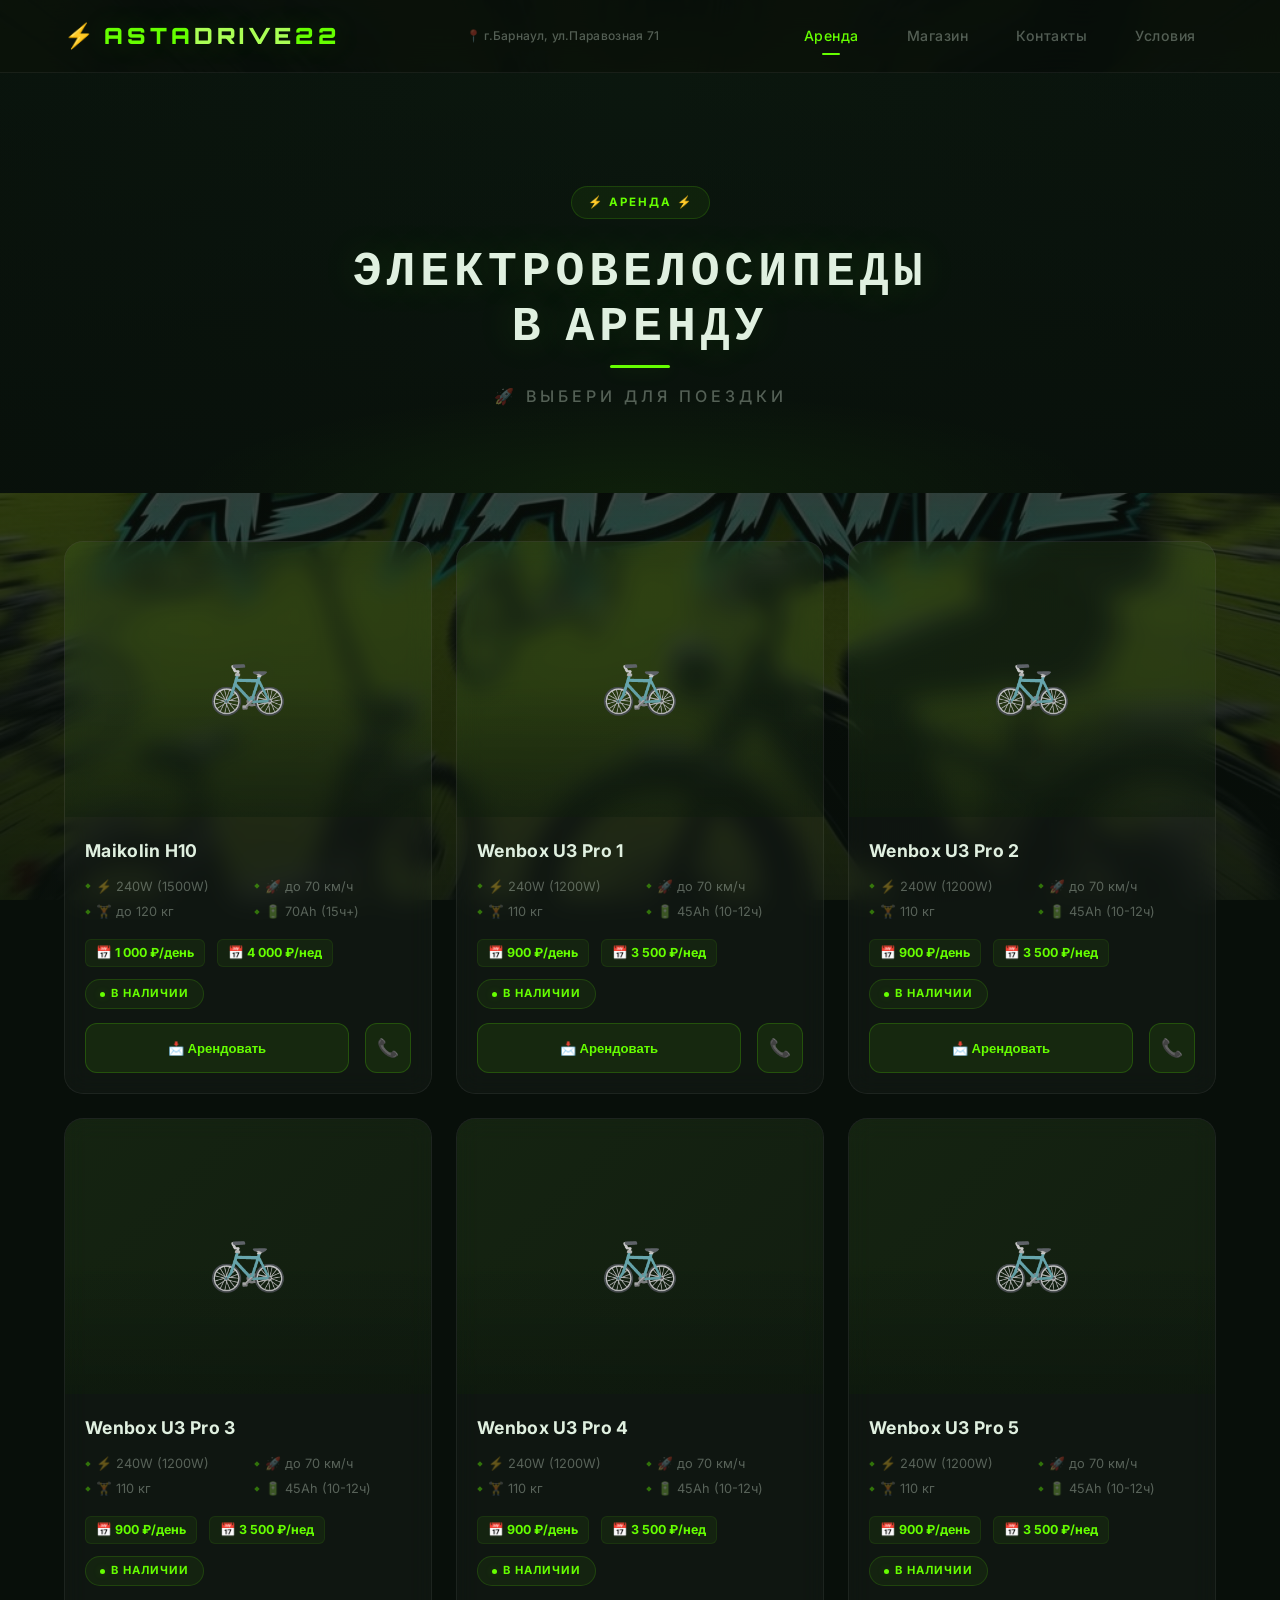
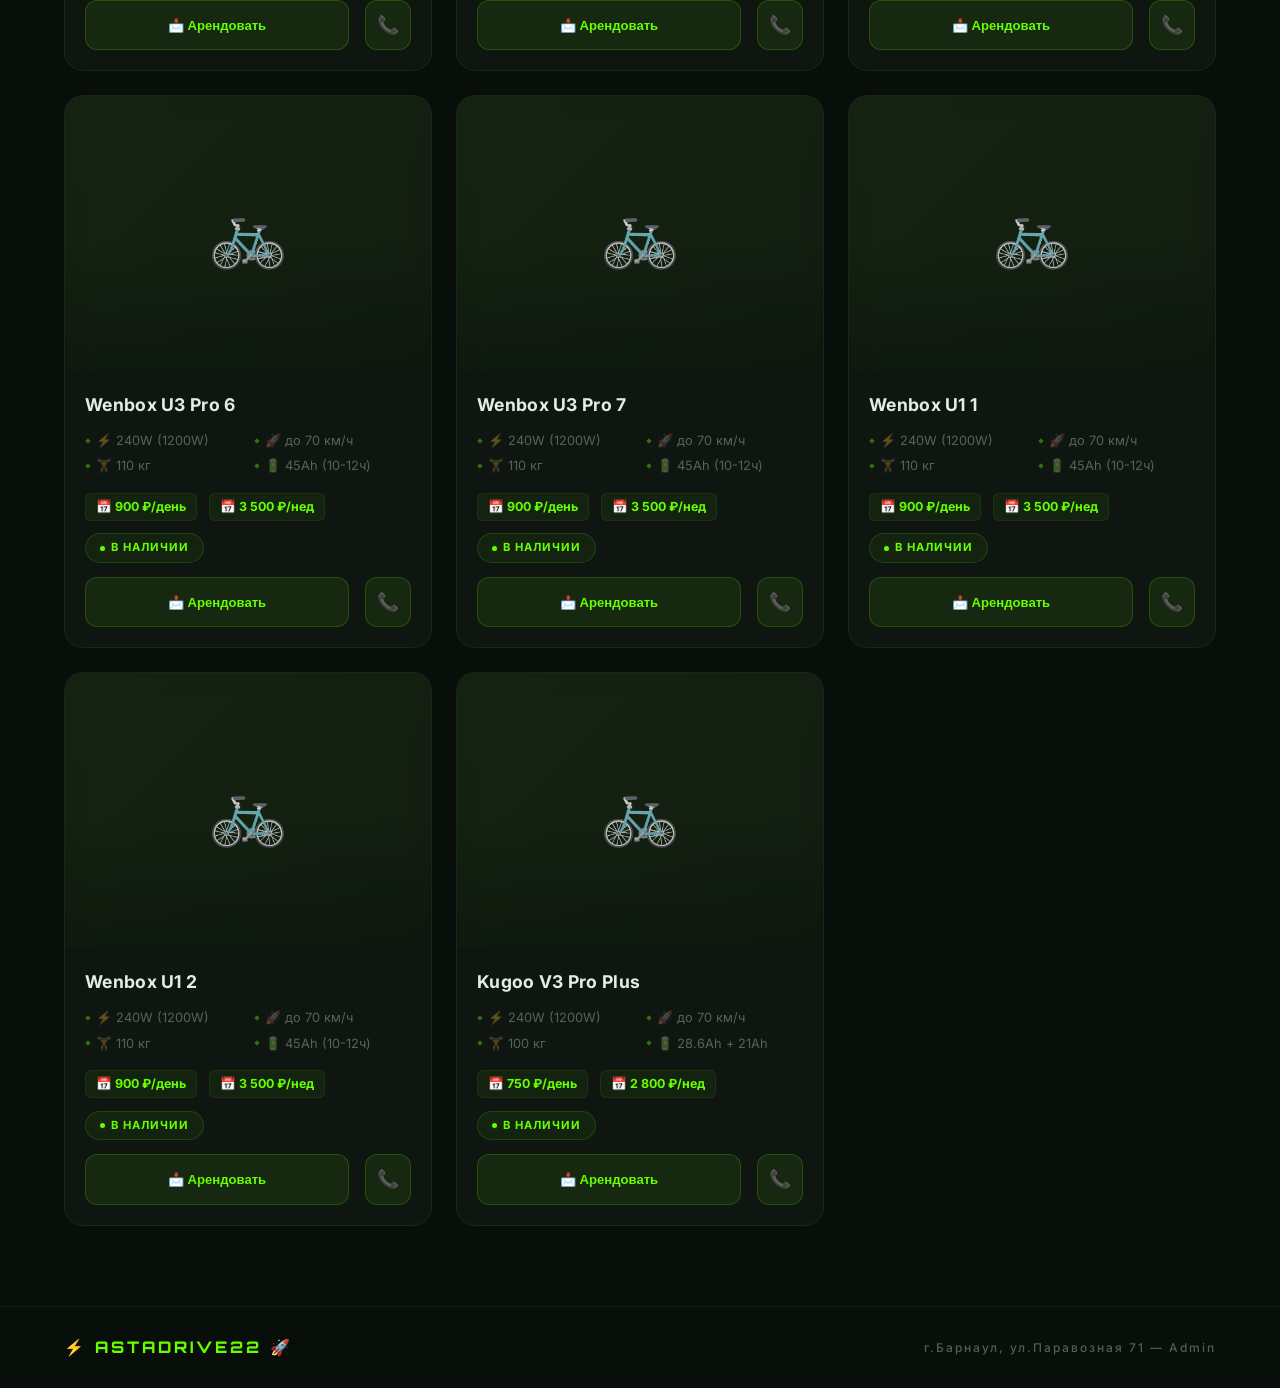
==== commit a72b4d89: "fix: restore emojis on logo, address, footer, admin login; nav links stay clean" ====
--- a/index.html
+++ b/index.html
@@ -15,9 +15,10 @@
   <header class="header" id="header">
     <div class="container header__inner">
       <a href="javascript:void(0)" class="logo" onclick="showSection('catalog')">
+        <span class="logo__icon">⚡</span>
         <span class="logo__text">ASTA<span class="logo__accent">DRIVE</span>22</span>
       </a>
-      <span class="header__address">г.Барнаул, ул.Паравозная 71</span>
+      <span class="header__address">📍 г.Барнаул, ул.Паравозная 71</span>
       <nav class="nav" id="nav">
         <a href="javascript:void(0)" onclick="showSection('catalog')" class="nav__link active">Аренда</a>
         <a href="javascript:void(0)" onclick="showSection('shop')" class="nav__link">Магазин</a>
@@ -206,7 +207,7 @@
   <footer class="footer">
     <div class="container">
       <div class="footer__inner">
-        <div class="footer__logo">ASTADRIVE22</div>
+        <div class="footer__logo">⚡ ASTADRIVE22 🚀</div>
         <p class="footer__copy">г.Барнаул, ул.Паравозная 71 — <a href="admin.html" style="color:var(--text-dim);text-decoration:none;transition:color var(--transition)" onmouseover="this.style.color='var(--green)'" onmouseout="this.style.color=''">Admin</a></p>
       </div>
     </div>
--- a/css/style.css
+++ b/css/style.css
@@ -104,6 +104,8 @@
 
 .logo:hover { opacity: 0.8; }
 
+.logo__icon { font-size: 1.5rem; }
+
 .logo__text {
   font-family: 'Orbitron', monospace;
   font-size: 1.4rem;
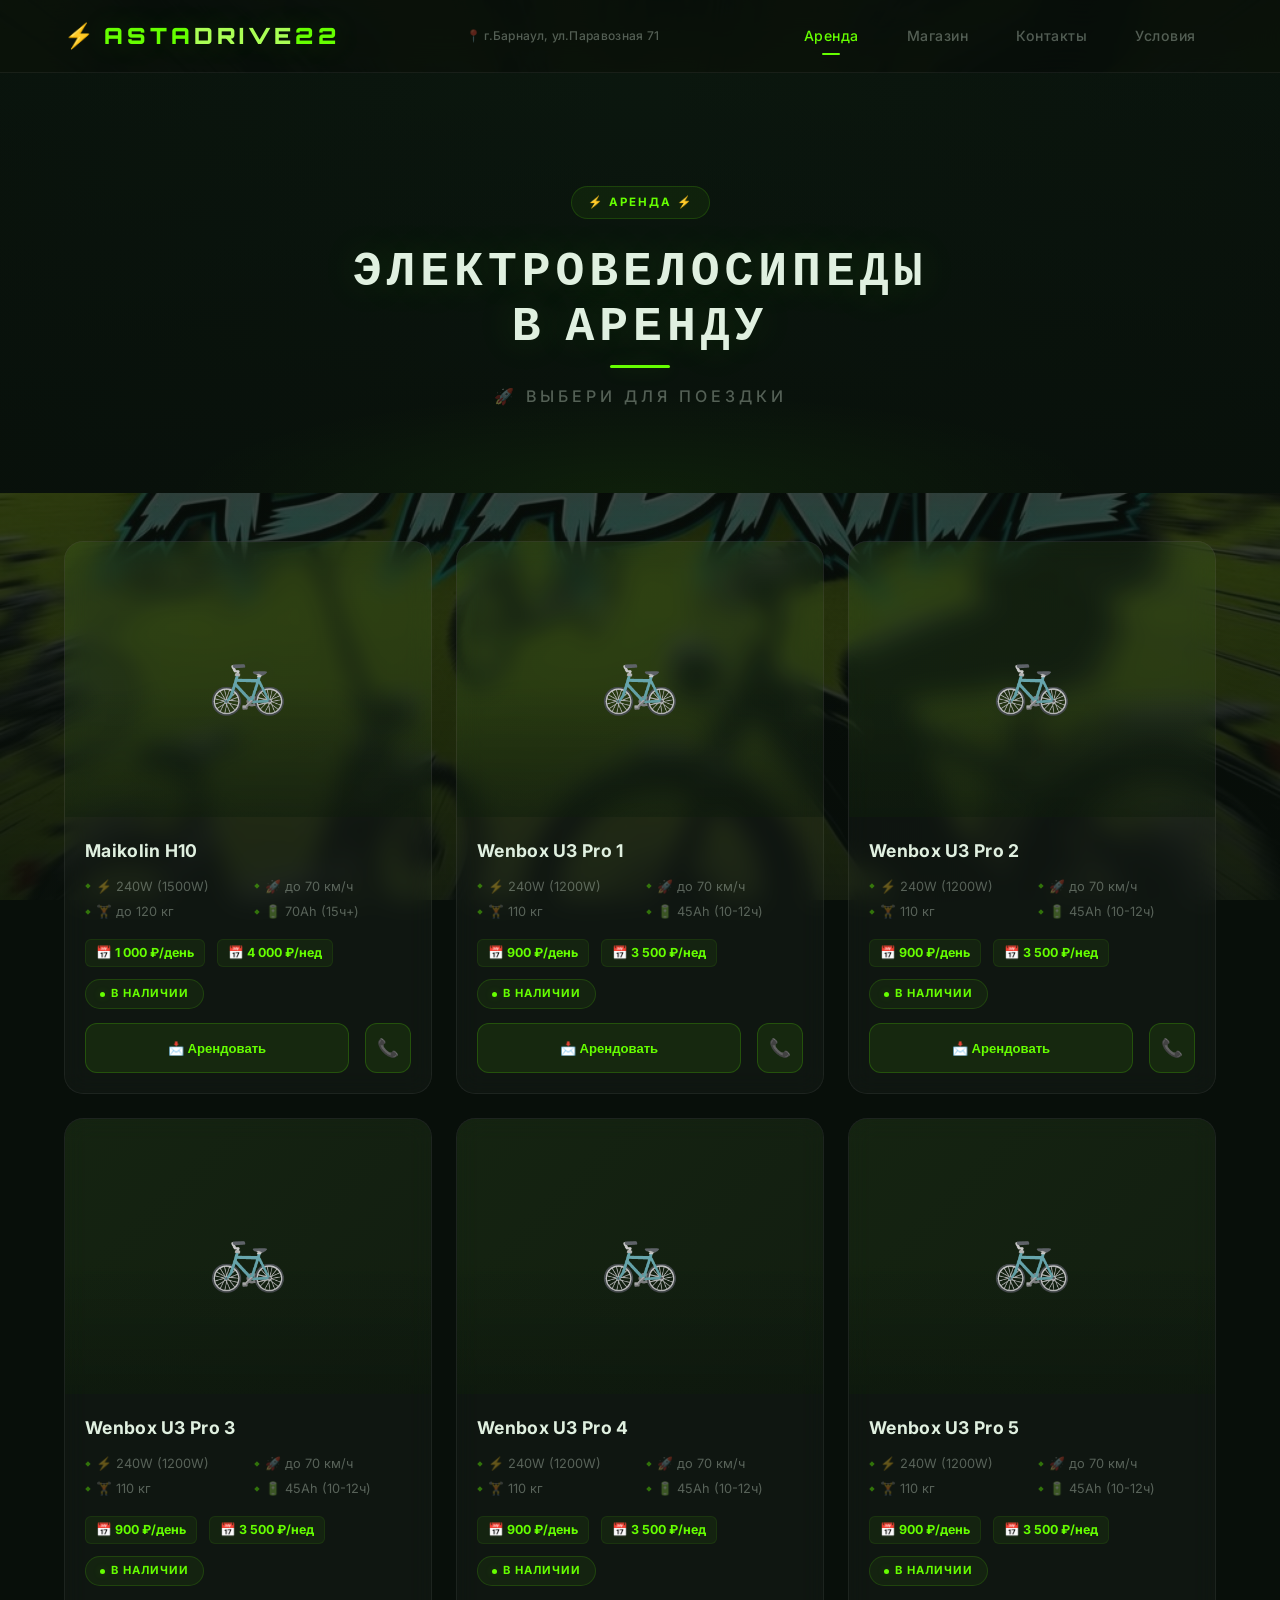
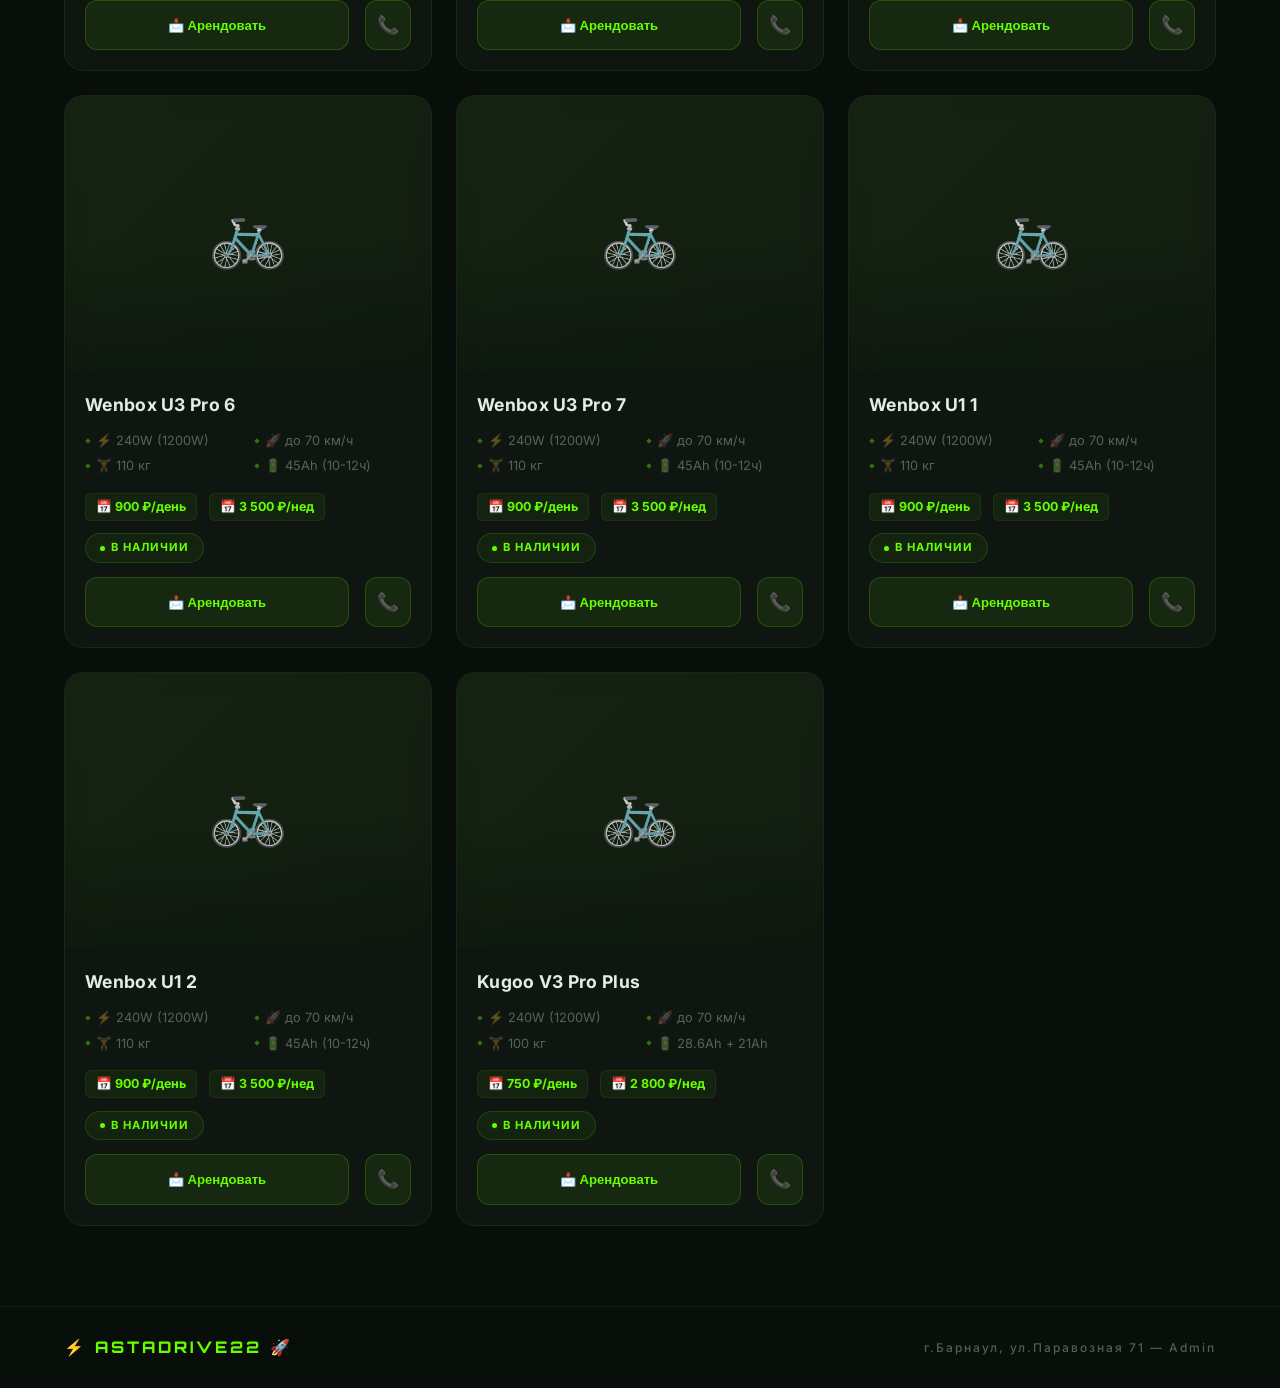
==== commit 881c5160: "fix: favicon https namespace for Yandex Browser" ====
--- a/index.html
+++ b/index.html
@@ -5,8 +5,8 @@
   <meta name="viewport" content="width=device-width, initial-scale=1.0">
   <title>ASTADRIVE22 — Аренда и продажа электротранспорта</title>
   <link href="https://fonts.googleapis.com/css2?family=Orbitron:wght@400;700;900&family=Inter:wght@400;500;600;700;800;900&display=swap" rel="stylesheet">
-  <link rel="stylesheet" href="css/style.css">
-  <link rel="icon" type="image/svg+xml" href="data:image/svg+xml,<svg xmlns='http://www.w3.org/2000/svg' viewBox='0 0 100 100'><text y='.9em' font-size='90'>⚡</text></svg>">
+  <link rel="stylesheet" href="css/style.css?v=2">
+  <link rel="icon" href="data:image/svg+xml,%3Csvg xmlns='https://www.w3.org/2000/svg' viewBox='0 0 100 100'%3E%3Ctext y='.9em' font-size='90'%3E⚡%3C/text%3E%3C/svg%3E">
 </head>
 <body>
 
@@ -213,7 +213,7 @@
     </div>
   </footer>
 
-<script src="js/data.js"></script>
-<script src="js/script.js"></script>
+<script src="js/data.js?v=3"></script>
+<script src="js/script.js?v=3"></script>
 </body>
 </html>
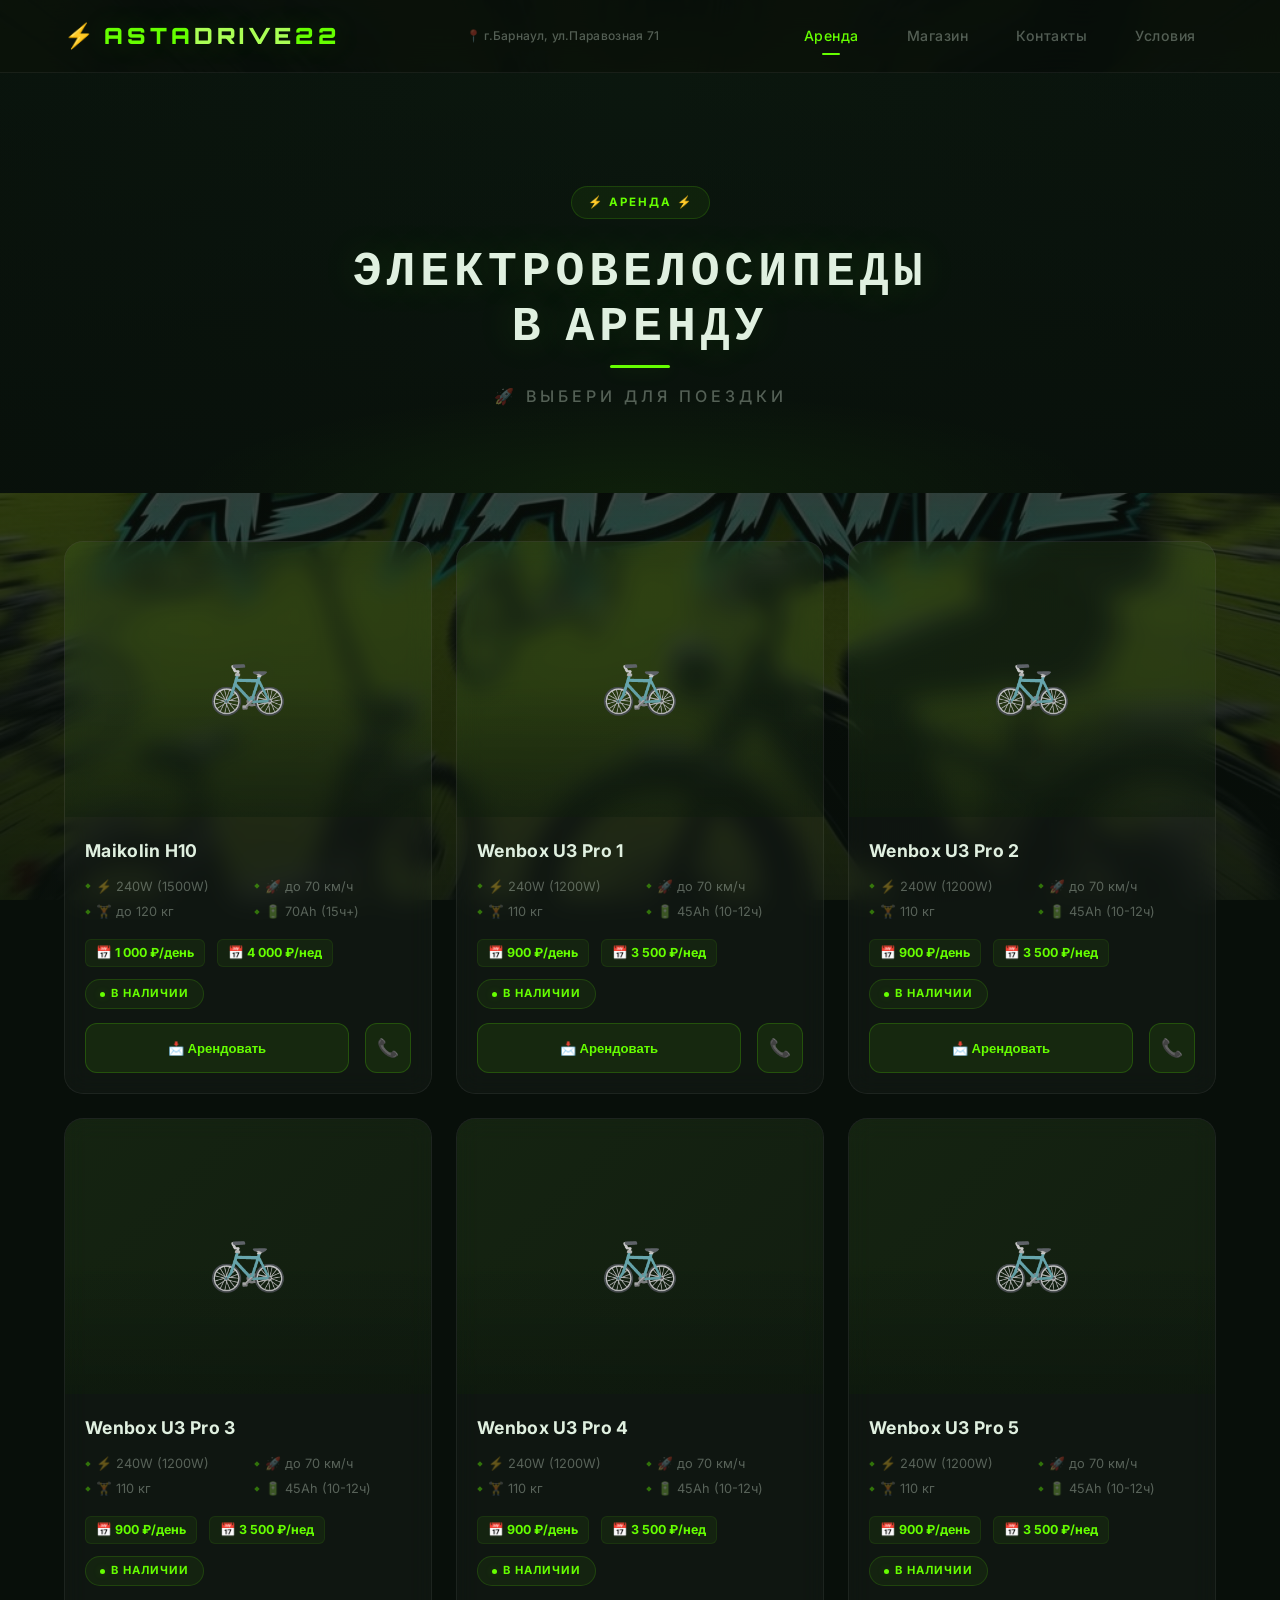
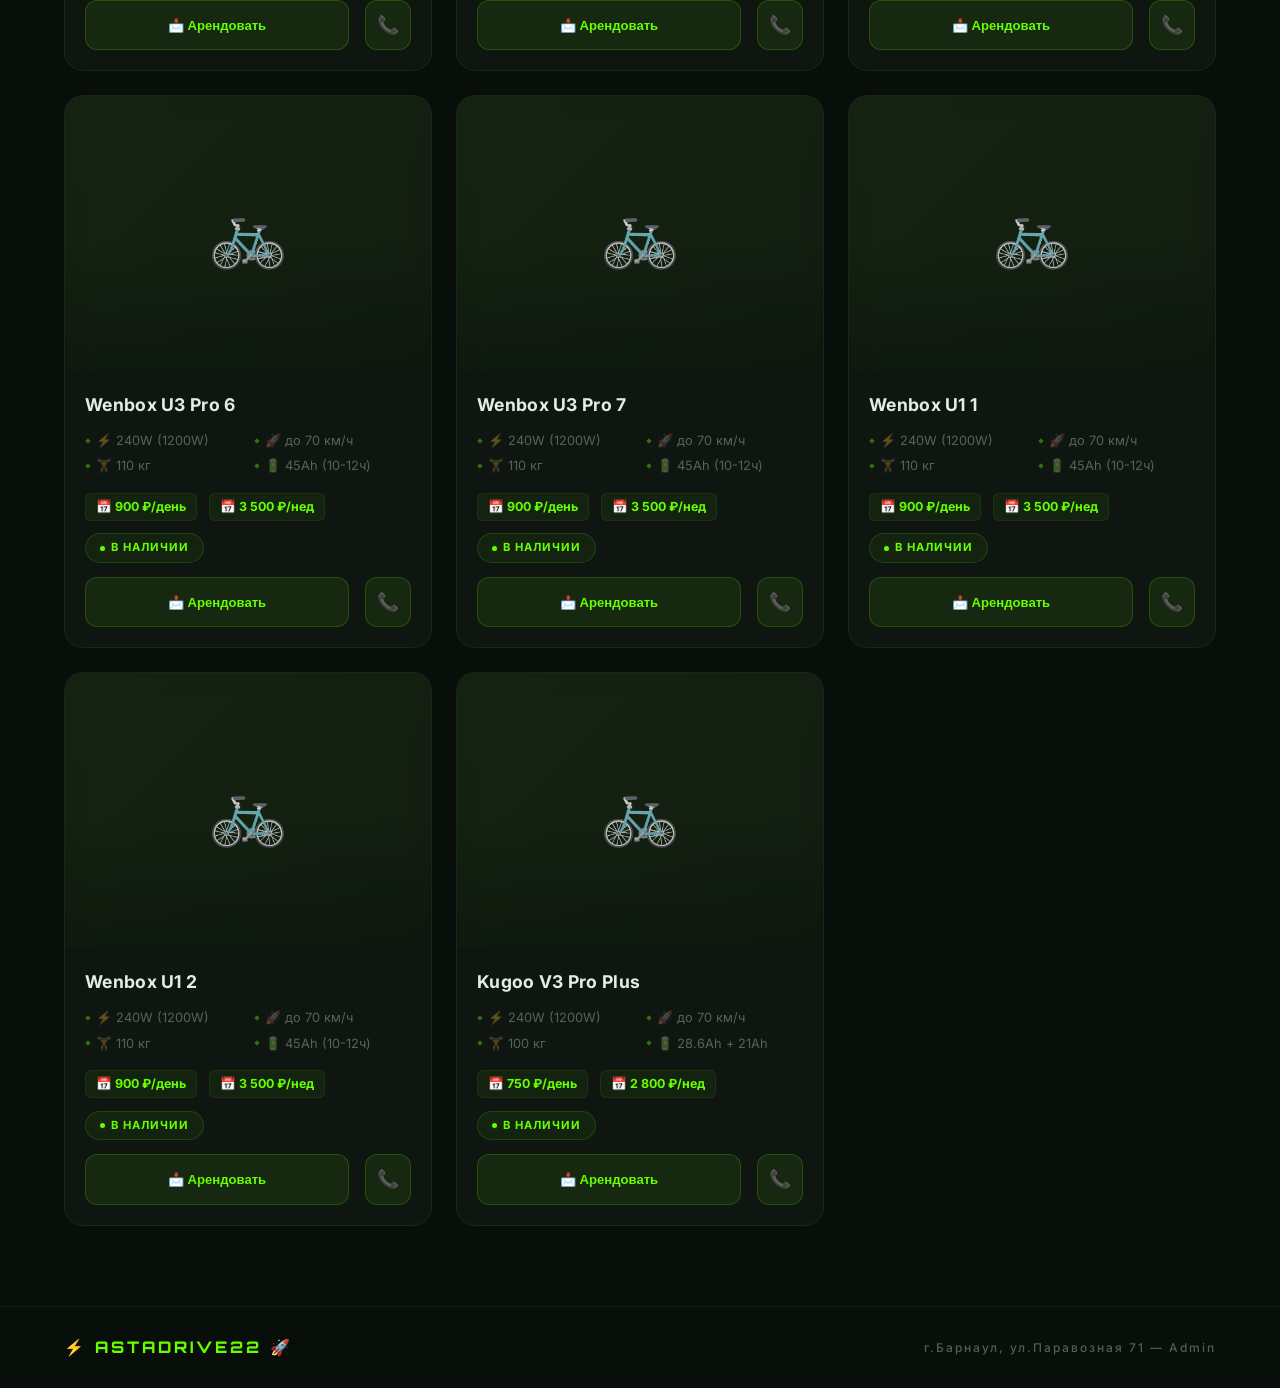
==== commit 7432fd9f: "fix: add Content-Type header for GitHub API, cache busters, sync status indicator" ====
--- a/index.html
+++ b/index.html
@@ -213,7 +213,7 @@
     </div>
   </footer>
 
-<script src="js/data.js?v=3"></script>
+<script src="js/data.js?v=4"></script>
 <script src="js/script.js?v=3"></script>
 </body>
 </html>
